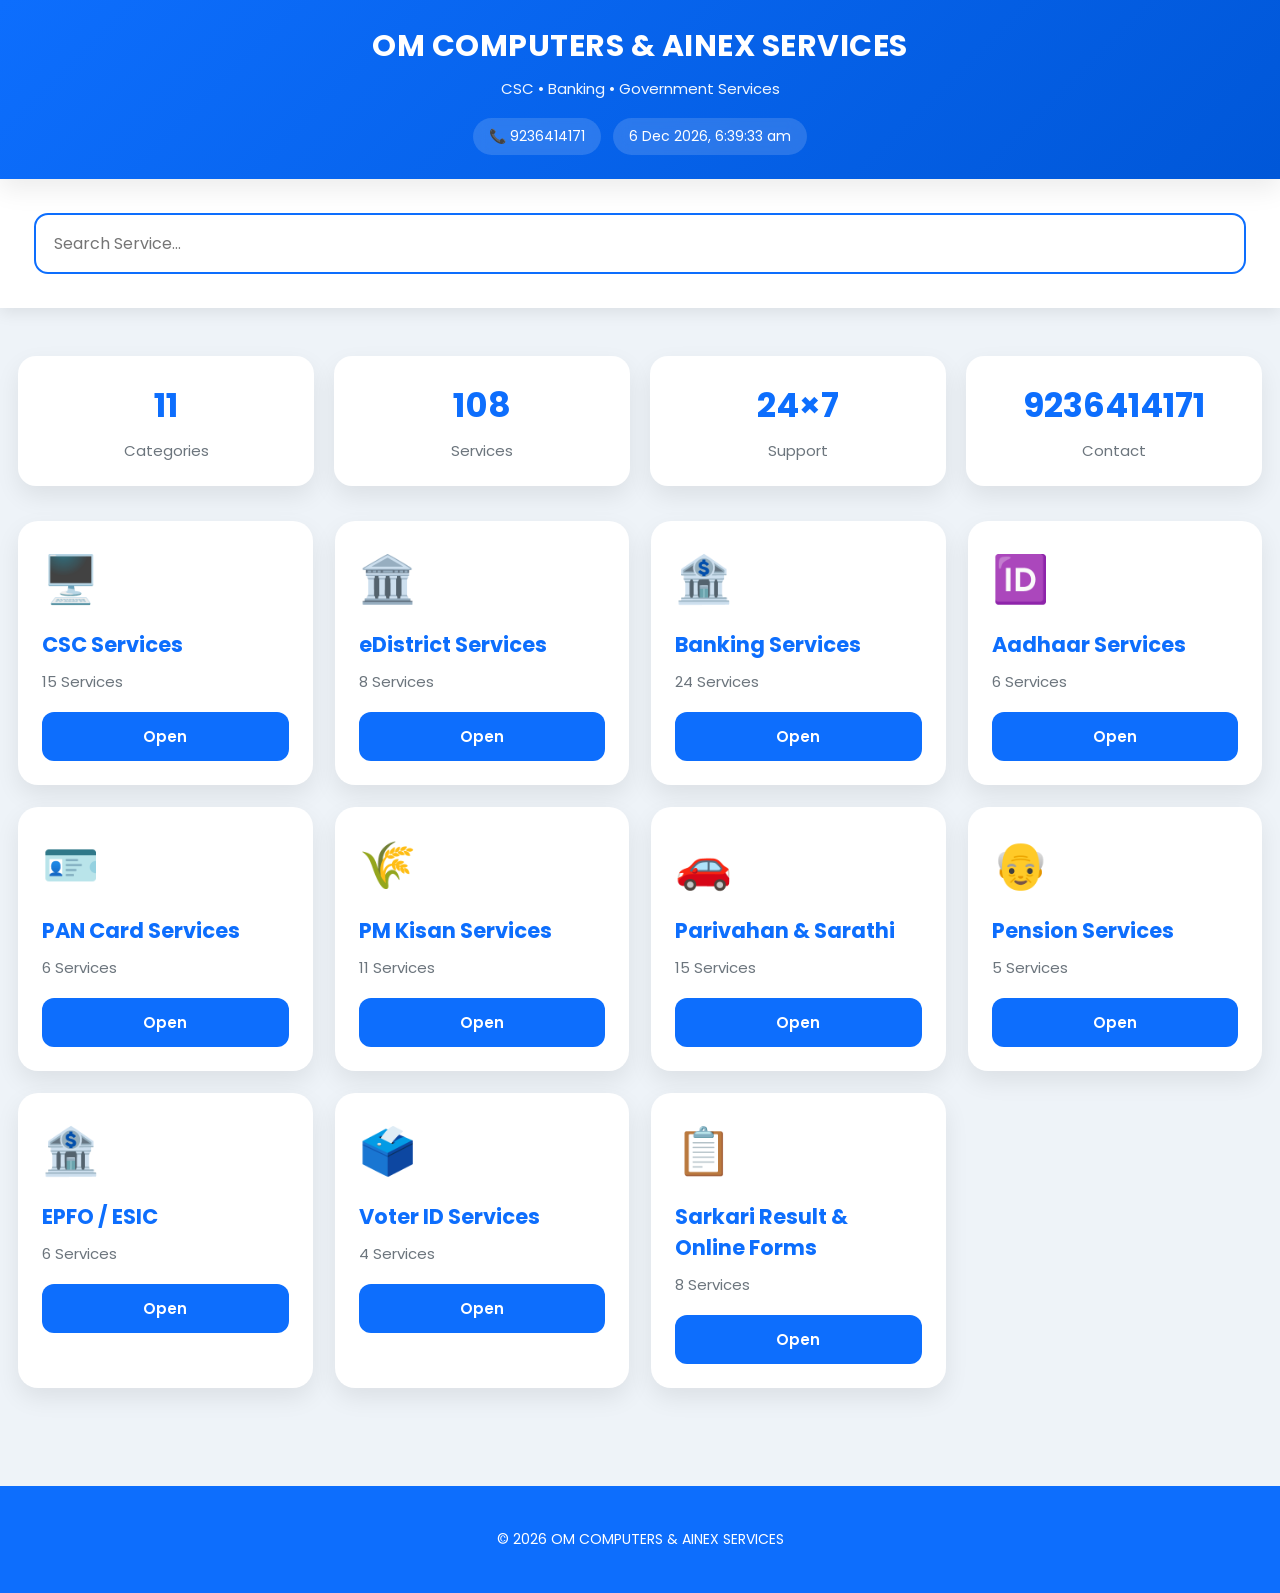
==== index.html @ 79a504a0 "Add files via upload" ====
<!DOCTYPE html>
<html lang="en">

<head>

<meta charset="UTF-8">

<meta
name="viewport"
content="width=device-width, initial-scale=1.0">

<meta
name="theme-color"
content="#0d6efd">

<meta
name="description"
content="OM COMPUTERS & AINEX SERVICES">

<title>

OM COMPUTERS & AINEX SERVICES

</title>

<link rel="preconnect"
href="https://fonts.googleapis.com">

<link rel="preconnect"
href="https://fonts.gstatic.com"
crossorigin>

<link
href="https://fonts.googleapis.com/css2?family=Poppins:wght@300;400;500;600;700&display=swap"
rel="stylesheet">

<link
rel="stylesheet"
href="style.css">

</head>

<body>

<!-- ==========================
HEADER
========================== -->

<header class="header">

<div class="container">

<h1>

OM COMPUTERS & AINEX SERVICES

</h1>

<p>

CSC • Banking • Government Services

</p>

<div class="header-info">

<span>📞 9236414171</span>

<span id="liveTime">

Loading...

</span>

</div>

</div>

</header>

<!-- ==========================
SEARCH
========================== -->

<section class="search-section">

<div class="container">

<input
type="search"
id="searchBox"
placeholder="Search Service...">

</div>

</section>

<!-- ==========================
MAIN
========================== -->

<main class="container">

<section
id="stats"
class="stats">

</section>

<section
id="categories"
class="category-grid">

</section>

<section
id="services"
class="service-grid">

</section>

</main>

<!-- ==========================
FOOTER
========================== -->

<footer>

<div class="container">

<p>

© 2026

OM COMPUTERS & AINEX SERVICES

</p>

</div>

</footer>

<script src="data.js"></script>

<script src="portals.js"></script>

<script src="script.js"></script>

</body>

</html>
---- style.css ----
/* ==========================================
   OM COMPUTERS & AINEX SERVICES
   Version 2
   style.css
========================================== */

/* ==========================
RESET
========================== */

*{
margin:0;
padding:0;
box-sizing:border-box;
font-family:'Poppins',sans-serif;
}

html{
scroll-behavior:smooth;
}

body{

background:#eef3f8;

color:#222;

overflow-x:hidden;

}

/* ==========================
ROOT
========================== */

:root{

--primary:#0d6efd;
--primary-dark:#084db8;

--success:#198754;
--danger:#dc3545;

--white:#ffffff;

--light:#f8f9fa;

--gray:#6c757d;

--dark:#212529;

--radius:18px;

--shadow:
0 10px 25px rgba(0,0,0,.08);

--transition:.30s;

}

/* ==========================
COMMON
========================== */

.container{

width:100%;

max-width:1450px;

margin:auto;

padding:18px;

}

button{

cursor:pointer;

border:none;

transition:.3s;

}

a{

text-decoration:none;

color:inherit;

}

/* ==========================
HEADER
========================== */

.header{

position:sticky;

top:0;

z-index:1000;

background:

linear-gradient(
135deg,
#0d6efd,
#0057d8
);

color:#fff;

box-shadow:var(--shadow);

}

.header .container{

padding:24px 18px;

text-align:center;

}

.header h1{

font-size:30px;

font-weight:700;

margin-bottom:8px;

letter-spacing:.5px;

}

.header p{

font-size:15px;

opacity:.95;

}

.header-info{

margin-top:18px;

display:flex;

justify-content:center;

align-items:center;

gap:12px;

flex-wrap:wrap;

}

.header-info span{

padding:8px 16px;

border-radius:30px;

background:

rgba(255,255,255,.15);

backdrop-filter:blur(8px);

font-size:14px;

}

/* ==========================
SEARCH
========================== */

.search-section{

position:sticky;

top:122px;

z-index:999;

background:#fff;

padding:16px;

box-shadow:

0 5px 15px rgba(0,0,0,.08);

}

#searchBox{

width:100%;

padding:16px 18px;

border-radius:14px;

border:2px solid var(--primary);

outline:none;

font-size:16px;

transition:.3s;

}

#searchBox:focus{

box-shadow:

0 0 0 5px

rgba(13,110,253,.18);

}

/* ==========================
STATS
========================== */

.stats{

display:grid;

grid-template-columns:

repeat(auto-fit,minmax(180px,1fr));

gap:20px;

margin:30px 0;

}

.stat-card{

background:#fff;

border-radius:18px;

padding:24px;

text-align:center;

box-shadow:var(--shadow);

transition:.3s;

}

.stat-card:hover{

transform:

translateY(-6px);

}

.stat-card h2{

font-size:34px;

color:var(--primary);

margin-bottom:8px;

}

.stat-card p{

color:var(--gray);

font-size:15px;

}
/* ==========================================
   CATEGORY GRID
========================================== */

.category-grid{

display:grid;

grid-template-columns:
repeat(auto-fit,minmax(260px,1fr));

gap:22px;

margin:35px 0;

}

.category-card{

background:#fff;

border-radius:20px;

padding:22px;

box-shadow:var(--shadow);

border:2px solid transparent;

cursor:pointer;

transition:.30s;

overflow:hidden;

position:relative;

}

.category-card::before{

content:"";

position:absolute;

left:0;

top:0;

width:100%;

height:5px;

background:var(--primary);

transform:scaleX(0);

transition:.30s;

}

.category-card:hover{

transform:translateY(-8px);

border-color:var(--primary);

}

.category-card:hover::before{

transform:scaleX(1);

}

.category-icon{

font-size:46px;

margin-bottom:15px;

}

.category-card h3{

font-size:21px;

color:var(--primary);

margin-bottom:10px;

}

.category-card p{

font-size:15px;

color:var(--gray);

line-height:1.6;

margin-bottom:18px;

}

/* ==========================================
   SERVICE GRID
========================================== */

.service-grid{

display:none;

grid-template-columns:
repeat(auto-fit,minmax(250px,1fr));

gap:20px;

margin:35px 0;

}

.service-card{

background:#fff;

padding:22px;

border-radius:18px;

box-shadow:var(--shadow);

transition:.30s;

}

.service-card:hover{

transform:translateY(-6px);

}

.service-icon{

font-size:40px;

margin-bottom:12px;

}

.service-card h3{

font-size:19px;

color:var(--primary);

margin-bottom:10px;

}

.service-card p{

font-size:14px;

color:var(--gray);

line-height:1.6;

margin-bottom:16px;

}

/* ==========================================
   SERVICE HEADER
========================================== */

.service-header{

grid-column:1/-1;

display:flex;

justify-content:space-between;

align-items:center;

gap:15px;

margin-bottom:10px;

flex-wrap:wrap;

}

.service-header h2{

font-size:28px;

color:var(--primary);

}

/* ==========================================
   BUTTONS
========================================== */

.btn{

width:100%;

padding:13px;

border-radius:12px;

background:var(--primary);

color:#fff;

font-size:15px;

font-weight:600;

transition:.30s;

}

.btn:hover{

background:var(--primary-dark);

}

.back-btn{

padding:12px 20px;

background:var(--primary);

color:#fff;

border-radius:12px;

font-weight:600;

}

.back-btn:hover{

background:var(--primary-dark);

}

/* ==========================================
   NO RESULT
========================================== */

.no-result{

grid-column:1/-1;

text-align:center;

padding:50px 20px;

font-size:18px;

color:var(--gray);

}

/* ==========================================
   FOOTER
========================================== */

footer{

margin-top:45px;

background:var(--primary);

color:#fff;

padding:25px;

text-align:center;

font-size:14px;

}
/* ==========================================
   RESPONSIVE
========================================== */

@media(max-width:1024px){

.container{

padding:16px;

}

.header h1{

font-size:26px;

}

.category-grid{

grid-template-columns:
repeat(auto-fit,minmax(220px,1fr));

}

.service-grid{

grid-template-columns:
repeat(auto-fit,minmax(220px,1fr));

}

}

@media(max-width:768px){

.header{

position:relative;

}

.search-section{

position:relative;

top:0;

}

.header h1{

font-size:22px;

line-height:1.4;

}

.header p{

font-size:13px;

}

.header-info{

flex-direction:column;

gap:10px;

}

.stats{

grid-template-columns:1fr;

}

.category-grid{

grid-template-columns:1fr;

}

.service-grid{

grid-template-columns:1fr;

}

.service-header{

flex-direction:column;

align-items:flex-start;

}

.service-header h2{

font-size:22px;

}

}

@media(max-width:480px){

.container{

padding:14px;

}

#searchBox{

padding:14px;

font-size:15px;

}

.category-card,
.service-card{

padding:18px;

}

.category-icon{

font-size:40px;

}

.service-icon{

font-size:36px;

}

.btn,
.back-btn{

padding:13px;

font-size:14px;

}

}

/* ==========================================
   ANIMATIONS
========================================== */

.fade-in{

animation:fadeIn .35s ease;

}

@keyframes fadeIn{

from{

opacity:0;

transform:translateY(12px);

}

to{

opacity:1;

transform:translateY(0);

}

}

.scale-in{

animation:scaleIn .25s ease;

}

@keyframes scaleIn{

from{

opacity:0;

transform:scale(.96);

}

to{

opacity:1;

transform:scale(1);

}

}

/* ==========================================
   LOADER
========================================== */

.loader{

display:flex;

justify-content:center;

align-items:center;

padding:40px;

}

.loader::after{

content:"";

width:42px;

height:42px;

border:4px solid #ddd;

border-top-color:var(--primary);

border-radius:50%;

animation:spin .8s linear infinite;

}

@keyframes spin{

100%{

transform:rotate(360deg);

}

}

/* ==========================================
   SCROLLBAR
========================================== */

::-webkit-scrollbar{

width:8px;

}

::-webkit-scrollbar-track{

background:#e9ecef;

}

::-webkit-scrollbar-thumb{

background:var(--primary);

border-radius:20px;

}

::-webkit-scrollbar-thumb:hover{

background:var(--primary-dark);

}

/* ==========================================
   UTILITIES
========================================== */

.text-center{

text-align:center;

}

.hidden{

display:none !important;

}

.show{

display:block !important;

}

.mt-20{

margin-top:20px;

}

.mt-30{

margin-top:30px;

}

.mb-20{

margin-bottom:20px;

}

/* ==========================================
   END OF style.css
========================================== */
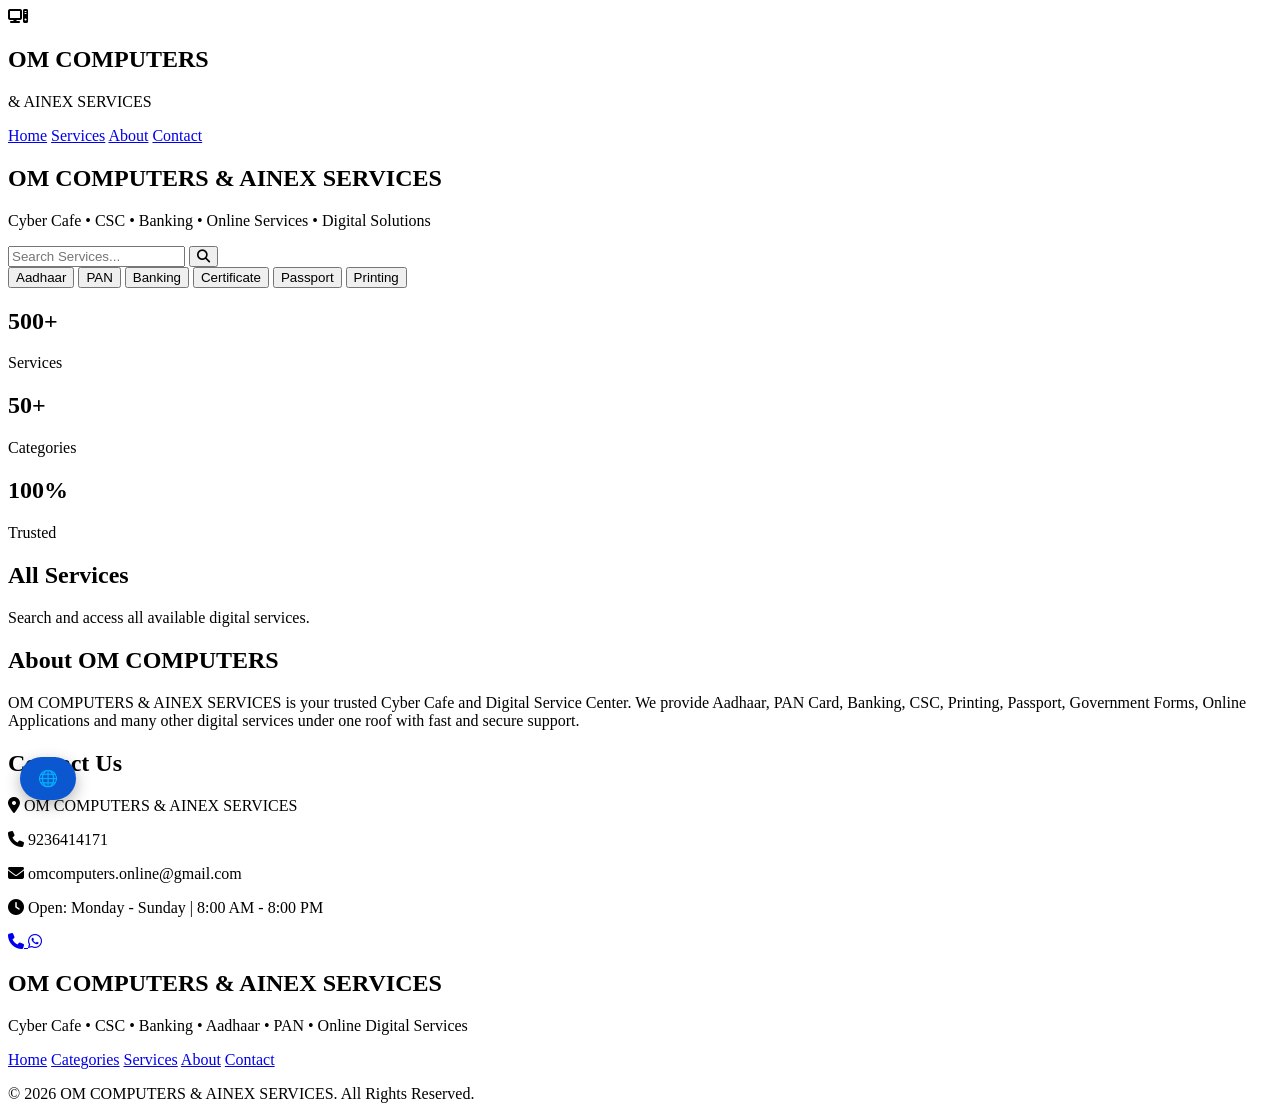
==== commit 5e2c2ab8: "Rename index (1).html to index.html" ====
--- a/index.html
+++ b/index.html
@@ -5,135 +5,265 @@
 
 <meta charset="UTF-8">
 
-<meta
-name="viewport"
-content="width=device-width, initial-scale=1.0">
-
-<meta
-name="theme-color"
-content="#0d6efd">
-
-<meta
-name="description"
-content="OM COMPUTERS & AINEX SERVICES">
-
-<title>
-
+<meta name="viewport" content="width=device-width, initial-scale=1.0">
+
+<title>OM COMPUTERS & AINEX SERVICES</title>
+
+<meta name="description" content="Cyber Cafe | CSC | Banking | Aadhaar | PAN | Online Digital Services">
+
+<link rel="stylesheet" href="style.css">
+
+<link rel="stylesheet"
+href="https://cdnjs.cloudflare.com/ajax/libs/font-awesome/6.7.2/css/all.min.css">
+
+</head>
+
+<body>
+
+<!-- ===========================
+HEADER
+=========================== -->
+<header>
+
+<div class="logo">
+
+<i class="fa-solid fa-computer"></i>
+
+<div>
+
+<h2>OM COMPUTERS</h2>
+
+<p>& AINEX SERVICES</p>
+
+</div>
+
+</div>
+
+<nav>
+
+<a href="#home">Home</a>
+
+<a href="#services">Services</a>
+
+<a href="#about">About</a>
+
+<a href="#contact">Contact</a>
+
+</nav>
+
+</header>
+
+<!-- ===========================
+HERO
+=========================== -->
+
+<section class="hero" id="home">
+
+<div class="hero-content">
+
+<h1>
+
+OM COMPUTERS
+
+<span>& AINEX SERVICES</span>
+
+</h1>
+
+<p>
+
+Cyber Cafe • CSC • Banking • Online Services • Digital Solutions
+
+</p>
+
+<div class="search-box">
+
+<input
+type="text"
+id="searchInput"
+placeholder="Search Services...">
+
+<button>
+
+<i class="fa-solid fa-magnifying-glass"></i>
+
+</button>
+
+</div>
+
+<div class="hero-buttons">
+
+<button>Aadhaar</button>
+
+<button>PAN</button>
+
+<button>Banking</button>
+
+<button>Certificate</button>
+
+<button>Passport</button>
+
+<button>Printing</button>
+
+</div>
+
+</div>
+
+</section>
+
+<!-- ===========================
+STATS
+=========================== -->
+
+<section class="stats">
+
+<div class="stat-card">
+
+<h2>500+</h2>
+
+<p>Services</p>
+
+</div>
+
+<div class="stat-card">
+
+<h2>50+</h2>
+
+<p>Categories</p>
+
+</div>
+
+<div class="stat-card">
+
+<h2>100%</h2>
+
+<p>Trusted</p>
+
+</div>
+
+</section>
+
+<!-- ===========================
+ALL SERVICES
+=========================== -->
+
+<section class="services" id="services">
+
+<h2>All Services</h2>
+
+<p class="section-title">
+Search and access all available digital services.
+</p>
+
+<div id="servicesContainer" class="services-grid">
+
+<!-- data.js se automatic services yaha load hongi -->
+
+</div>
+
+</section>
+
+<!-- ===========================
+ABOUT
+=========================== -->
+
+<section class="about" id="about">
+
+<h2>About OM COMPUTERS</h2>
+
+<p>
+
+OM COMPUTERS & AINEX SERVICES is your trusted Cyber Cafe and Digital Service Center. We provide Aadhaar, PAN Card, Banking, CSC, Printing, Passport, Government Forms, Online Applications and many other digital services under one roof with fast and secure support.
+
+</p>
+
+</section>
+<!-- ===========================
+CONTACT
+=========================== -->
+
+<section class="contact" id="contact">
+
+<h2>Contact Us</h2>
+
+<div class="contact-card">
+
+<p>
+<i class="fa-solid fa-location-dot"></i>
 OM COMPUTERS & AINEX SERVICES
-
-</title>
-
-<link rel="preconnect"
-href="https://fonts.googleapis.com">
-
-<link rel="preconnect"
-href="https://fonts.gstatic.com"
-crossorigin>
-
-<link
-href="https://fonts.googleapis.com/css2?family=Poppins:wght@300;400;500;600;700&display=swap"
-rel="stylesheet">
-
-<link
-rel="stylesheet"
-href="style.css">
-
-</head>
-
-<body>
-
-<!-- ==========================
-HEADER
-========================== -->
-
-<header class="header">
-
-<div class="container">
-
-<h1>
-
-OM COMPUTERS & AINEX SERVICES
-
-</h1>
-
-<p>
-
-CSC • Banking • Government Services
-
-</p>
-
-<div class="header-info">
-
-<span>📞 9236414171</span>
-
-<span id="liveTime">
-
-Loading...
-
-</span>
-
-</div>
-
-</div>
-
-</header>
-
-<!-- ==========================
-SEARCH
-========================== -->
-
-<section class="search-section">
-
-<div class="container">
-
-<input
-type="search"
-id="searchBox"
-placeholder="Search Service...">
-
-</div>
-
-</section>
-
-<!-- ==========================
-MAIN
-========================== -->
-
-<main class="container">
-
-<section
-id="stats"
-class="stats">
-
-</section>
-
-<section
-id="categories"
-class="category-grid">
-
-</section>
-
-<section
-id="services"
-class="service-grid">
-
-</section>
-
-</main>
-
-<!-- ==========================
+</p>
+
+<p>
+<i class="fa-solid fa-phone"></i>
+9236414171
+</p>
+
+<p>
+<i class="fa-solid fa-envelope"></i>
+omcomputers.online@gmail.com
+</p>
+
+<p>
+<i class="fa-solid fa-clock"></i>
+Open: Monday - Sunday | 8:00 AM - 8:00 PM
+</p>
+
+</div>
+
+</section>
+
+<!-- ===========================
+FLOATING BUTTONS
+=========================== -->
+
+<a href="tel:9236414171" class="floating-call">
+
+<i class="fa-solid fa-phone"></i>
+
+</a>
+
+<a href="https://wa.me/919236414171"
+
+target="_blank"
+
+class="floating-whatsapp">
+
+<i class="fa-brands fa-whatsapp"></i>
+
+</a>
+
+<!-- ===========================
 FOOTER
-========================== -->
+=========================== -->
 
 <footer>
 
-<div class="container">
-
-<p>
-
-© 2026
-
-OM COMPUTERS & AINEX SERVICES
+<div class="footer-content">
+
+<h2>OM COMPUTERS & AINEX SERVICES</h2>
+
+<p>
+
+Cyber Cafe • CSC • Banking • Aadhaar • PAN • Online Digital Services
+
+</p>
+
+<div class="footer-links">
+
+<a href="#home">Home</a>
+
+<a href="#categories">Categories</a>
+
+<a href="#services">Services</a>
+
+<a href="#about">About</a>
+
+<a href="#contact">Contact</a>
+
+</div>
+
+<p class="copyright">
+
+© 2026 OM COMPUTERS & AINEX SERVICES. All Rights Reserved.
 
 </p>
 
@@ -141,12 +271,126 @@
 
 </footer>
 
+<!-- ===========================
+JAVASCRIPT FILES
+=========================== -->
+
 <script src="data.js"></script>
-
-<script src="portals.js"></script>
-
 <script src="script.js"></script>
-
+<script src="data.js"></script>
+<script src="script.js"></script>
+
+<!-- YAHAN PASTE KARNA HAI -->
+<!-- ===== OTHER SITES POPUP ===== -->
+
+<style>
+#otherSitesBtn{
+position:fixed;
+left:20px;
+bottom:100px;
+background:#0b57d0;
+color:#fff;
+padding:12px 18px;
+border-radius:30px;
+font-weight:bold;
+cursor:pointer;
+z-index:99999;
+box-shadow:0 5px 15px rgba(0,0,0,.3);
+}
+
+#otherPopup{
+display:none;
+position:fixed;
+top:0;
+left:0;
+width:100%;
+height:100%;
+background:rgba(0,0,0,.6);
+z-index:999999;
+}
+
+#popupBox{
+background:#fff;
+width:90%;
+max-width:500px;
+margin:40px auto;
+padding:20px;
+border-radius:15px;
+max-height:85%;
+overflow:auto;
+}
+
+#popupBox h2{
+text-align:center;
+margin-bottom:20px;
+color:#0b57d0;
+}
+
+#popupBox a{
+display:block;
+padding:12px;
+margin:10px 0;
+background:#f5f5f5;
+border-radius:8px;
+text-decoration:none;
+color:#222;
+font-weight:bold;
+}
+
+#popupBox a:hover{
+background:#0b57d0;
+color:#fff;
+}
+
+#closePopup{
+margin-top:20px;
+width:100%;
+padding:12px;
+background:red;
+color:#fff;
+border:none;
+border-radius:8px;
+font-size:16px;
+cursor:pointer;
+}
+</style>
+
+<div id="otherSitesBtn">🌐</div>
+
+<div id="otherPopup">
+
+<div id="popupBox">
+
+<h2>🌐</h2>
+
+<a href="https://www.omcomputers.online" target="_blank">
+🫡 CLICK HEAR 👈
+</a>
+
+<button id="closePopup">❌ Close</button>
+
+</div>
+
+</div>
+
+<script>
+const popup=document.getElementById("otherPopup");
+
+document.getElementById("otherSitesBtn").onclick=function(){
+popup.style.display="block";
+};
+
+document.getElementById("closePopup").onclick=function(){
+popup.style.display="none";
+};
+
+popup.onclick=function(e){
+if(e.target===popup){
+popup.style.display="none";
+}
+};
+</script>
+
+<!-- ===== END OTHER SITES POPUP ===== -->
 </body>
-
-</html>+</html>
